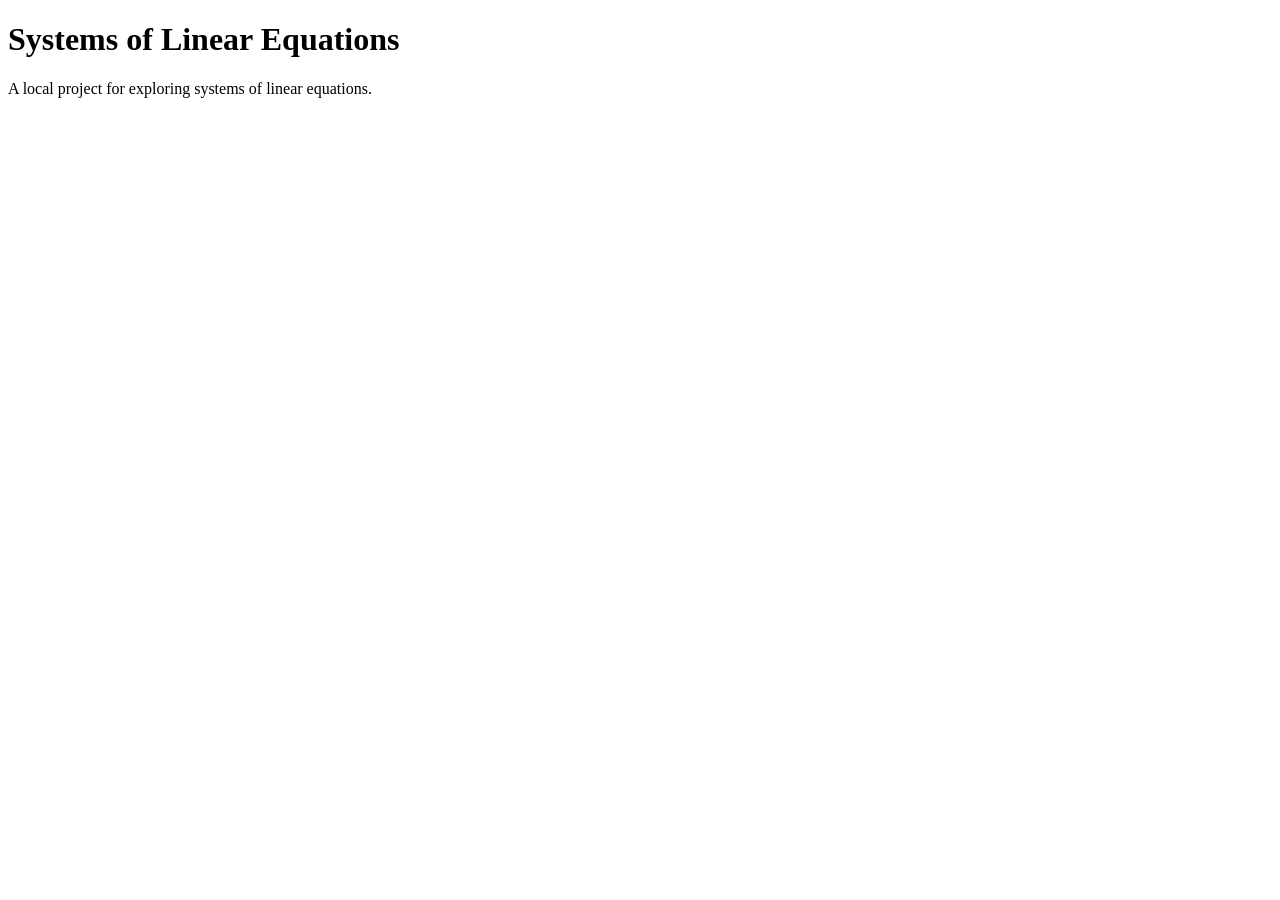
==== index.html @ 90294b30 "Initial project setup" ====
<!doctype html>
<html lang="en">
  <head>
    <meta charset="utf-8" />
    <meta name="viewport" content="width=device-width, initial-scale=1" />
    <title>Systems of Linear Equations</title>
  </head>
  <body>
    <main>
      <h1>Systems of Linear Equations</h1>
      <p>A local project for exploring systems of linear equations.</p>
    </main>
  </body>
</html>
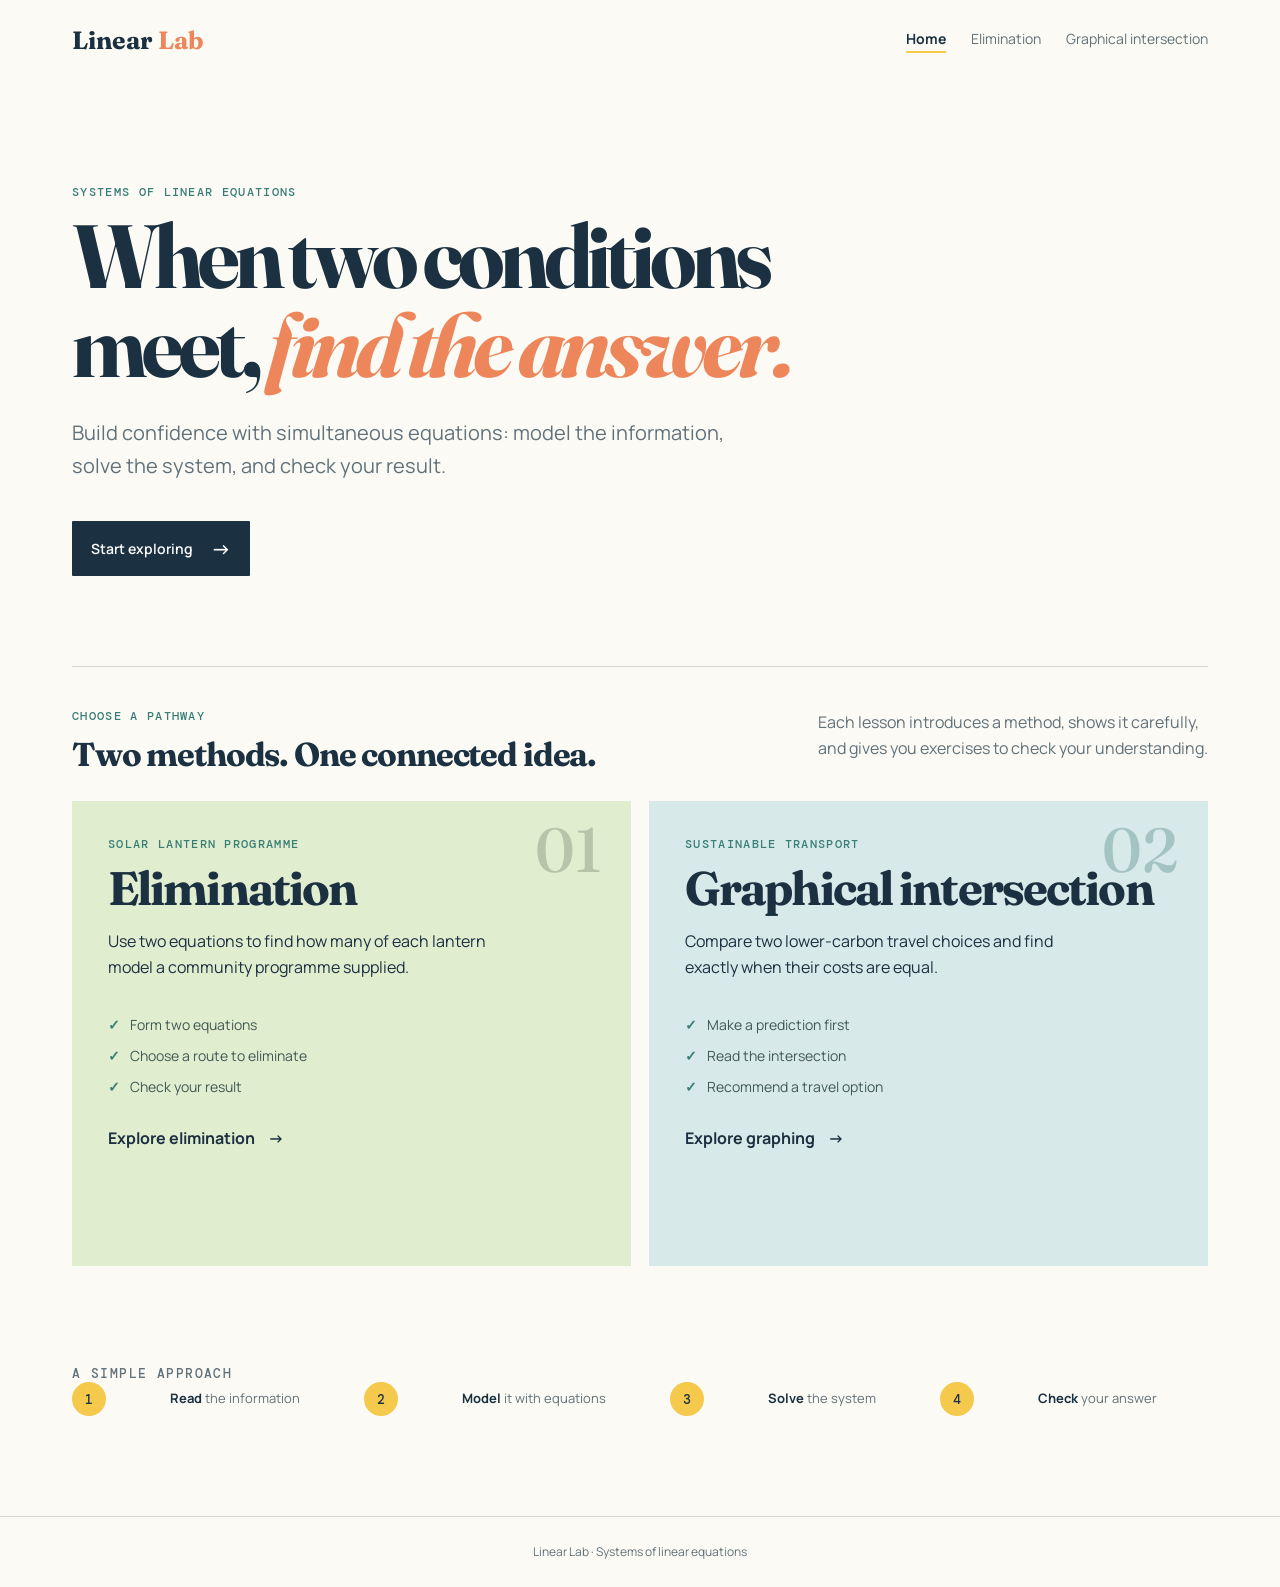
==== commit 085cdb52: "Build simultaneous equations learning site" ====
--- a/index.html
+++ b/index.html
@@ -3,12 +3,31 @@
   <head>
     <meta charset="utf-8" />
     <meta name="viewport" content="width=device-width, initial-scale=1" />
-    <title>Systems of Linear Equations</title>
+    <title>Systems of Linear Equations | Linear Lab</title>
+    <link rel="stylesheet" href="styles.css" />
   </head>
   <body>
+    <header class="site-header">
+      <a class="brand" href="index.html">Linear <span>Lab</span></a>
+      <nav aria-label="Primary navigation"><a class="active" href="index.html">Home</a><a href="elimination.html">Elimination</a><a href="graphical-intersection.html">Graphical intersection</a></nav>
+    </header>
     <main>
-      <h1>Systems of Linear Equations</h1>
-      <p>A local project for exploring systems of linear equations.</p>
+      <section class="hero">
+        <p class="eyebrow">Systems of linear equations</p>
+        <h1>When two conditions meet, <em>find the answer.</em></h1>
+        <p class="lead">Build confidence with simultaneous equations: model the information, solve the system, and check your result.</p>
+        <a class="button" href="elimination.html">Start exploring <span>→</span></a>
+      </section>
+      <section class="method-intro" aria-labelledby="choose-method">
+        <div><p class="eyebrow">Choose a pathway</p><h2 id="choose-method">Two methods. One connected idea.</h2></div>
+        <p>Each lesson introduces a method, shows it carefully, and gives you exercises to check your understanding.</p>
+      </section>
+      <section class="pathways">
+        <article class="pathway solar"><div class="pathway-number">01</div><p class="tag">Solar lantern programme</p><h3>Elimination</h3><p>Use two equations to find how many of each lantern model a community programme supplied.</p><ul><li>Form two equations</li><li>Choose a route to eliminate</li><li>Check your result</li></ul><a href="elimination.html">Explore elimination <span>→</span></a></article>
+        <article class="pathway transport"><div class="pathway-number">02</div><p class="tag">Sustainable transport</p><h3>Graphical intersection</h3><p>Compare two lower-carbon travel choices and find exactly when their costs are equal.</p><ul><li>Make a prediction first</li><li>Read the intersection</li><li>Recommend a travel option</li></ul><a href="graphical-intersection.html">Explore graphing <span>→</span></a></article>
+      </section>
+      <section class="learning-cycle"><p class="eyebrow">A simple approach</p><div><span>1</span><p><strong>Read</strong> the information</p><span>2</span><p><strong>Model</strong> it with equations</p><span>3</span><p><strong>Solve</strong> the system</p><span>4</span><p><strong>Check</strong> your answer</p></div></section>
     </main>
+    <footer>Linear Lab · Systems of linear equations</footer>
   </body>
 </html>
--- a/styles.css
+++ b/styles.css
@@ -0,0 +1,6 @@
+@import url('https://fonts.googleapis.com/css2?family=DM+Mono:wght@400;500&family=Fraunces:opsz,wght@9..144,600;9..144,700&family=Manrope:wght@400;500;600;700&display=swap');
+:root{--ink:#1b3040;--muted:#61717a;--paper:#fbfaf4;--cream:#f2eddc;--yellow:#f5c94c;--orange:#ed875b;--blue:#417b9a;--teal:#397e76;--line:#d8d8cd;--mono:'DM Mono',monospace;--serif:Fraunces,Georgia,serif;--sans:Manrope,Arial,sans-serif}*{box-sizing:border-box}body{margin:0;background:var(--paper);color:var(--ink);font:16px/1.65 var(--sans)}.site-header{max-width:1200px;margin:auto;padding:25px 32px;display:flex;align-items:center;justify-content:space-between}.brand{color:var(--ink);font:700 25px var(--serif);text-decoration:none}.brand span{color:var(--orange)}nav{display:flex;gap:25px}nav a{color:var(--muted);font-size:14px;text-decoration:none}nav a.active,nav a:hover{color:var(--ink);font-weight:700;border-bottom:2px solid var(--yellow)}main{max-width:1200px;margin:auto;padding:0 32px}.hero{padding:105px 0 90px;max-width:840px}.eyebrow,.tag{margin:0 0 13px;color:var(--teal);font:500 12px/1.2 var(--mono);letter-spacing:.11em;text-transform:uppercase}.hero h1,.lesson-hero h1{font:700 clamp(3rem,7vw,6.4rem)/.99 var(--serif);letter-spacing:-.055em;margin:0 0 26px}.hero h1 em{color:var(--orange);font-style:italic}.lead{color:var(--muted);font-size:20px;max-width:670px}.button{display:inline-flex;align-items:center;gap:18px;margin-top:19px;padding:14px 19px;background:var(--ink);border:0;border-radius:1px;color:#fff;font:600 14px var(--sans);text-decoration:none;cursor:pointer}.button:hover{background:var(--teal)}.button span{font-size:20px}.method-intro{border-top:1px solid var(--line);padding:42px 0 28px;display:flex;justify-content:space-between;gap:40px}.method-intro h2,.challenge h2,.panel h2,.worked h2,.graph-section h2,.practice h2,.reflection h2{font:700 33px/1.13 var(--serif);letter-spacing:-.035em;margin:0}.method-intro>p{max-width:390px;color:var(--muted);margin:0}.pathways{display:grid;grid-template-columns:1fr 1fr;gap:18px}.pathway{min-height:465px;padding:36px;position:relative}.solar{background:#e1edcf}.transport{background:#d7e9e8}.pathway-number{position:absolute;right:30px;top:18px;color:#697c64;font:500 62px/1 var(--serif);opacity:.35}.transport .pathway-number{color:#46817f}.pathway h3{font:700 47px/1 var(--serif);letter-spacing:-.04em;margin:4px 0 15px}.pathway p:not(.tag){max-width:420px}.pathway ul{padding:12px 0 9px;list-style:none;color:#405a55;font-size:14px}.pathway li{padding:4px 0}.pathway li:before{content:'✓';margin-right:10px;color:var(--teal);font-weight:700}.pathway a{color:var(--ink);font-weight:700;text-decoration:none}.pathway a span{padding-left:10px}.learning-cycle{padding:100px 0}.learning-cycle>div{display:grid;grid-template-columns:repeat(8,auto);align-items:center;gap:13px}.learning-cycle span{display:grid;place-items:center;width:34px;height:34px;border-radius:50%;background:var(--yellow);font:500 13px var(--mono)}.learning-cycle p{margin:0;font-size:13px;color:var(--muted)}.learning-cycle strong{color:var(--ink)}footer{border-top:1px solid var(--line);padding:25px 32px;color:var(--muted);font-size:12px;text-align:center}.lesson{padding-bottom:85px}.back{display:inline-block;margin:25px 0 42px;color:var(--muted);font-size:14px;text-decoration:none}.lesson-hero{min-height:300px;padding:48px 55px;display:flex;align-items:center;justify-content:space-between;overflow:hidden}.lesson-hero h1{font-size:clamp(3.4rem,7vw,5.9rem)}.lesson-hero p:not(.eyebrow){max-width:560px;font-size:18px}.solar-hero{background:#e1edcf}.transport-hero{background:#d7e9e8}.sun-art,.transport-art{font:170px/1 var(--serif);color:#efb936;opacity:.8}.transport-art{color:#468d89;transform:rotate(-11deg)}.challenge{display:grid;grid-template-columns:190px 1fr;gap:42px;padding:52px 6px;border-bottom:1px solid var(--line)}.step-label{font:500 12px var(--mono);text-transform:uppercase;letter-spacing:.1em;color:var(--orange)}.challenge p{max-width:725px}.question{font-weight:700;color:var(--teal)}.two-col{display:grid;grid-template-columns:1.2fr .8fr;gap:18px;padding:55px 0}.panel{padding:35px;background:#f1eee2}.panel.warm{background:#f7e3c0}.equations{margin:22px 0;padding:15px 19px;border-left:3px solid var(--teal);background:#fffdf6;font:500 19px/1.8 var(--mono)}.equations p{margin:0}.equations small{display:block;font:12px var(--sans);color:var(--muted)}.text-button{border:0;background:none;padding:0;color:var(--teal);font:700 14px var(--sans);cursor:pointer}.reveal{display:none;margin:16px 0 0;padding:12px;background:#e4f1e7;font-size:14px}.reveal.show{display:block}.choice-row{display:flex;flex-wrap:wrap;gap:8px;margin-top:22px}.choice-row button,.toggle-row label{border:1px solid #bdc8bd;background:#fffdf7;color:var(--ink);padding:10px 12px;font:600 13px var(--sans);cursor:pointer}.choice-row button.selected{background:var(--teal);border-color:var(--teal);color:#fff}.feedback{min-height:25px;margin:13px 0 0;font-size:14px;font-weight:600}.success{color:#247065}.retry{color:#a34a31}.worked{padding:26px 0 62px}.worked-steps{display:grid;grid-template-columns:repeat(3,1fr);gap:1px;margin-top:27px;background:var(--line)}.worked-steps article{padding:27px;background:var(--paper)}.worked-steps span{font:500 13px var(--mono);color:var(--orange)}.worked-steps h3{font:700 21px var(--serif);margin:14px 0 6px}.worked-steps p{font-size:14px;color:var(--muted)}code{display:block;margin-top:17px;color:var(--teal);font:500 14px var(--mono)}.practice{display:grid;grid-template-columns:1fr 1fr;gap:55px;padding:42px;background:var(--ink);color:#fff}.practice .eyebrow{color:var(--yellow)}.practice p{color:#d5e0e1}.answer-form{display:grid;grid-template-columns:1fr 1fr;gap:12px;align-content:start}.answer-form label{font-size:13px}.answer-form input,textarea{display:block;width:100%;margin-top:5px;padding:11px;border:1px solid #adc0c1;background:#fbfaf4;color:var(--ink);font:16px var(--sans)}.answer-form .button{margin:10px 0 0;background:var(--yellow);color:var(--ink)}.answer-form .feedback{grid-column:1/-1;color:#fff}.reflection{padding:72px 15%;text-align:center}.reflection h2{margin-bottom:15px}.reflection textarea{min-height:100px;margin:28px auto 0;max-width:700px;resize:vertical}.graph-section{padding:38px 0 62px}.toggle-row{display:flex;gap:9px;flex-wrap:wrap;margin:23px 0}.toggle-row label{font-size:13px;cursor:pointer}.toggle-row input{accent-color:var(--teal)}.graph-wrap{padding:16px;background:#eef1e8;border:1px solid var(--line)}#cost-graph{display:block;width:100%;height:auto;background:#fffdf8}.axis{stroke:#1b3040;stroke-width:2}.grid{stroke:#d8d8cd;stroke-width:1}.axis-text{fill:#61717a;font:12px 'DM Mono',monospace}.line-bike{stroke:#e47750;stroke-width:4;fill:none}.line-bus{stroke:#397e76;stroke-width:4;fill:none}.point{fill:#f5c94c;stroke:#1b3040;stroke-width:2}.point-label{fill:#1b3040;font:600 14px Manrope,Arial,sans-serif}@media(max-width:720px){.site-header,main{padding-left:20px;padding-right:20px}.site-header{align-items:flex-start;gap:13px;flex-direction:column}nav{gap:14px;flex-wrap:wrap}.hero{padding:65px 0}.method-intro,.challenge,.practice{grid-template-columns:1fr;display:grid;gap:20px}.pathways,.two-col,.worked-steps{grid-template-columns:1fr}.learning-cycle>div{grid-template-columns:34px 1fr}.lesson-hero{padding:36px 26px;min-height:0}.sun-art,.transport-art{display:none}.challenge{padding:40px 0}.reflection{padding-left:0;padding-right:0}.answer-form{grid-template-columns:1fr}}
+/* Teaching and exercise enhancements */
+.worked-steps{grid-template-columns:.86fr 1.3fr .86fr}.worked-steps .addition-step{background:#fff5df}.equation-stack{display:grid;gap:4px;margin:17px 0;padding:14px;background:#fffdf6;color:var(--ink);font:500 15px/1.55 var(--mono)}.equation-stack div{display:grid;grid-template-columns:1fr 1fr 1fr}.equation-stack .sum-line{border-top:2px solid var(--ink);padding-top:5px;color:var(--teal)}.toggle-row label{display:flex;align-items:center;gap:8px}.toggle-row i{display:inline-block;width:18px;border-top:4px solid}.bike-label i{border-color:#e47750}.bus-label i{border-color:#397e76}.point-label-toggle i{border-color:var(--yellow)}.axis-title{fill:#1b3040;font:600 13px Manrope,Arial,sans-serif}.exercise{padding:72px 0 0}.exercise-heading{max-width:610px}.exercise-heading h2{font:700 38px/1.1 var(--serif);margin:0 0 12px}.exercise-heading>p:not(.eyebrow){color:var(--muted)}.exercise-card{margin-top:25px;padding:35px;background:#e1edcf}.exercise-card h3{font:700 27px/1.1 var(--serif);margin:6px 0 10px}.exercise-number{margin:0;color:var(--teal);font:500 12px var(--mono);text-transform:uppercase;letter-spacing:.1em}.mini-equation{padding:11px 14px;background:#fffdf6;color:var(--teal);font:500 14px var(--mono)}.light-form{margin-top:25px;max-width:670px}.light-form .button{background:var(--ink);color:#fff}.light-form .feedback{color:var(--ink)}@media(max-width:720px){.worked-steps{grid-template-columns:1fr}.equation-stack{font-size:13px}}
+
+.practice-zone{margin-top:10px}.practice-status{display:flex;justify-content:space-between;max-width:680px;margin-top:28px;padding:10px 14px;background:#edf3e3;color:var(--teal);font:500 13px var(--mono)}.practice-status strong{color:var(--ink);font-size:16px}.practice-zone .exercise-card{margin-top:0;border-top:4px solid var(--teal)}.practice-zone .feedback{min-height:28px}.next-button{margin:10px 0 0;padding:13px 18px;border:1px solid var(--ink);background:transparent;color:var(--ink);font:700 14px var(--sans);cursor:pointer}.next-button:hover{background:#fffdf6}@media(max-width:720px){.practice-status{gap:14px}.practice-zone .exercise-card{padding:25px 20px}}
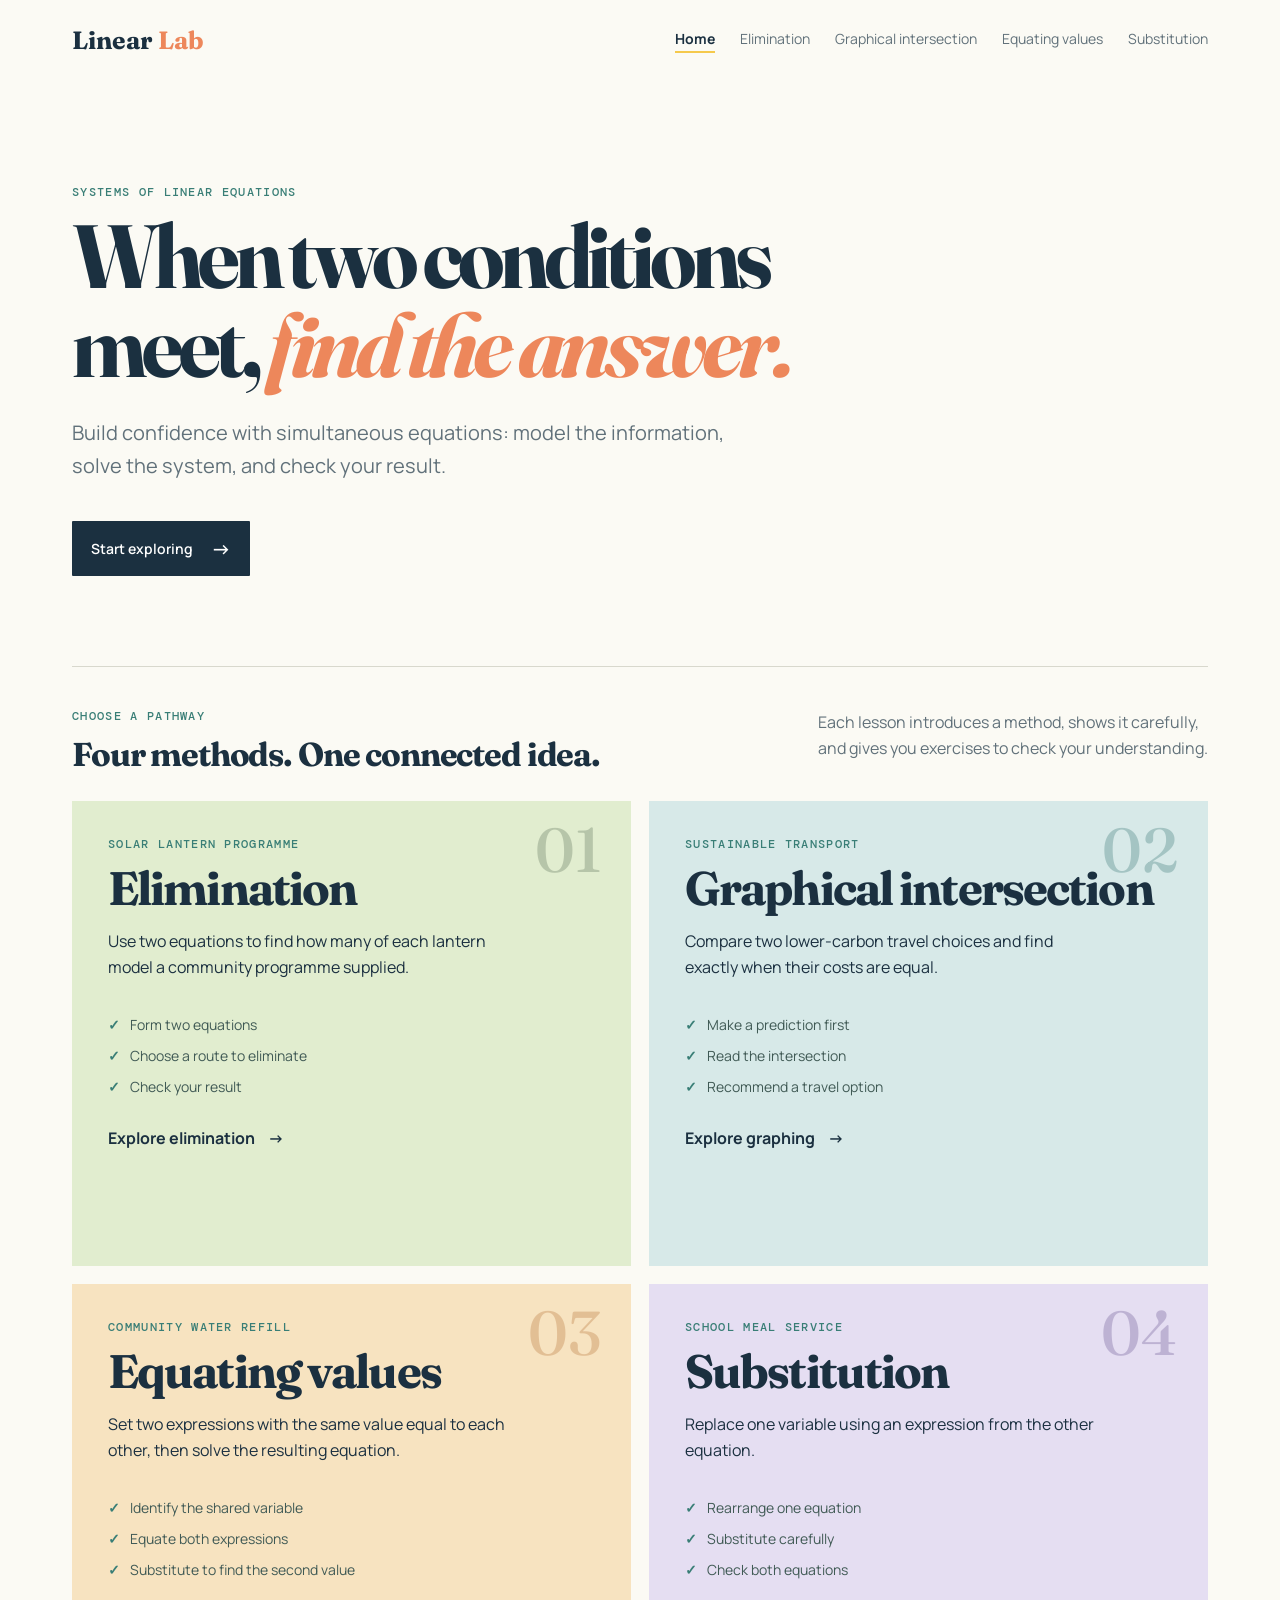
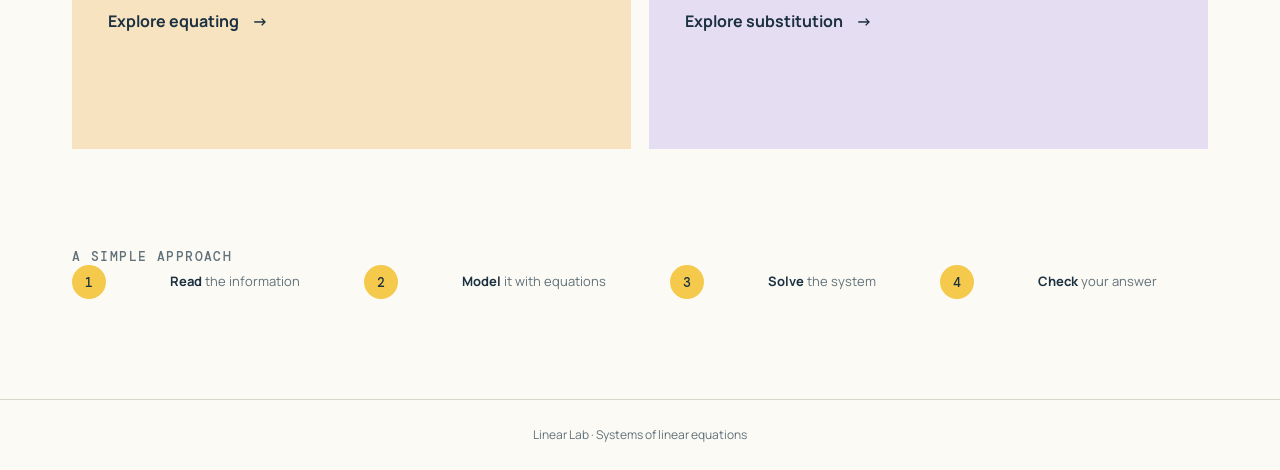
==== commit 9f4d318b: "Add equating and substitution lessons" ====
--- a/index.html
+++ b/index.html
@@ -9,7 +9,7 @@
   <body>
     <header class="site-header">
       <a class="brand" href="index.html">Linear <span>Lab</span></a>
-      <nav aria-label="Primary navigation"><a class="active" href="index.html">Home</a><a href="elimination.html">Elimination</a><a href="graphical-intersection.html">Graphical intersection</a></nav>
+      <nav aria-label="Primary navigation"><a class="active" href="index.html">Home</a><a href="elimination.html">Elimination</a><a href="graphical-intersection.html">Graphical intersection</a><a href="equating-values.html">Equating values</a><a href="substitution.html">Substitution</a></nav>
     </header>
     <main>
       <section class="hero">
@@ -19,12 +19,14 @@
         <a class="button" href="elimination.html">Start exploring <span>→</span></a>
       </section>
       <section class="method-intro" aria-labelledby="choose-method">
-        <div><p class="eyebrow">Choose a pathway</p><h2 id="choose-method">Two methods. One connected idea.</h2></div>
+        <div><p class="eyebrow">Choose a pathway</p><h2 id="choose-method">Four methods. One connected idea.</h2></div>
         <p>Each lesson introduces a method, shows it carefully, and gives you exercises to check your understanding.</p>
       </section>
       <section class="pathways">
         <article class="pathway solar"><div class="pathway-number">01</div><p class="tag">Solar lantern programme</p><h3>Elimination</h3><p>Use two equations to find how many of each lantern model a community programme supplied.</p><ul><li>Form two equations</li><li>Choose a route to eliminate</li><li>Check your result</li></ul><a href="elimination.html">Explore elimination <span>→</span></a></article>
         <article class="pathway transport"><div class="pathway-number">02</div><p class="tag">Sustainable transport</p><h3>Graphical intersection</h3><p>Compare two lower-carbon travel choices and find exactly when their costs are equal.</p><ul><li>Make a prediction first</li><li>Read the intersection</li><li>Recommend a travel option</li></ul><a href="graphical-intersection.html">Explore graphing <span>→</span></a></article>
+        <article class="pathway equating"><div class="pathway-number">03</div><p class="tag">Community water refill</p><h3>Equating values</h3><p>Set two expressions with the same value equal to each other, then solve the resulting equation.</p><ul><li>Identify the shared variable</li><li>Equate both expressions</li><li>Substitute to find the second value</li></ul><a href="equating-values.html">Explore equating <span>→</span></a></article>
+        <article class="pathway substitution"><div class="pathway-number">04</div><p class="tag">School meal service</p><h3>Substitution</h3><p>Replace one variable using an expression from the other equation.</p><ul><li>Rearrange one equation</li><li>Substitute carefully</li><li>Check both equations</li></ul><a href="substitution.html">Explore substitution <span>→</span></a></article>
       </section>
       <section class="learning-cycle"><p class="eyebrow">A simple approach</p><div><span>1</span><p><strong>Read</strong> the information</p><span>2</span><p><strong>Model</strong> it with equations</p><span>3</span><p><strong>Solve</strong> the system</p><span>4</span><p><strong>Check</strong> your answer</p></div></section>
     </main>
--- a/styles.css
+++ b/styles.css
@@ -4,3 +4,11 @@
 .worked-steps{grid-template-columns:.86fr 1.3fr .86fr}.worked-steps .addition-step{background:#fff5df}.equation-stack{display:grid;gap:4px;margin:17px 0;padding:14px;background:#fffdf6;color:var(--ink);font:500 15px/1.55 var(--mono)}.equation-stack div{display:grid;grid-template-columns:1fr 1fr 1fr}.equation-stack .sum-line{border-top:2px solid var(--ink);padding-top:5px;color:var(--teal)}.toggle-row label{display:flex;align-items:center;gap:8px}.toggle-row i{display:inline-block;width:18px;border-top:4px solid}.bike-label i{border-color:#e47750}.bus-label i{border-color:#397e76}.point-label-toggle i{border-color:var(--yellow)}.axis-title{fill:#1b3040;font:600 13px Manrope,Arial,sans-serif}.exercise{padding:72px 0 0}.exercise-heading{max-width:610px}.exercise-heading h2{font:700 38px/1.1 var(--serif);margin:0 0 12px}.exercise-heading>p:not(.eyebrow){color:var(--muted)}.exercise-card{margin-top:25px;padding:35px;background:#e1edcf}.exercise-card h3{font:700 27px/1.1 var(--serif);margin:6px 0 10px}.exercise-number{margin:0;color:var(--teal);font:500 12px var(--mono);text-transform:uppercase;letter-spacing:.1em}.mini-equation{padding:11px 14px;background:#fffdf6;color:var(--teal);font:500 14px var(--mono)}.light-form{margin-top:25px;max-width:670px}.light-form .button{background:var(--ink);color:#fff}.light-form .feedback{color:var(--ink)}@media(max-width:720px){.worked-steps{grid-template-columns:1fr}.equation-stack{font-size:13px}}
 
 .practice-zone{margin-top:10px}.practice-status{display:flex;justify-content:space-between;max-width:680px;margin-top:28px;padding:10px 14px;background:#edf3e3;color:var(--teal);font:500 13px var(--mono)}.practice-status strong{color:var(--ink);font-size:16px}.practice-zone .exercise-card{margin-top:0;border-top:4px solid var(--teal)}.practice-zone .feedback{min-height:28px}.next-button{margin:10px 0 0;padding:13px 18px;border:1px solid var(--ink);background:transparent;color:var(--ink);font:700 14px var(--sans);cursor:pointer}.next-button:hover{background:#fffdf6}@media(max-width:720px){.practice-status{gap:14px}.practice-zone .exercise-card{padding:25px 20px}}
+
+.equating{background:#f7e3c0}.substitution{background:#e5def2}.equating .pathway-number{color:#bd7d45}.substitution .pathway-number{color:#75639b}.equating-hero{background:#f7e3c0}.substitution-hero{background:#e5def2}.method-art{font:170px/1 var(--serif);color:#c97842;opacity:.8}.substitution-hero .method-art{color:#765f9e}@media(max-width:720px){.method-art{display:none}}
+
+/* Classroom presentation: reveal each part by scrolling downward. */
+.lesson .two-col,.lesson .worked-steps{grid-template-columns:1fr}.lesson .two-col{gap:24px}.lesson .worked-steps{gap:14px;background:transparent}.lesson .worked-steps article{border-left:5px solid var(--teal);padding:34px}.lesson .worked-steps .addition-step{border-left-color:var(--orange)}.lesson .worked-steps article+article{margin-top:0}
+
+/* Larger challenge prompt for classroom projection. */
+.lesson .challenge{display:block;margin-top:38px;padding:52px 58px;min-height:330px;background:#f5ead8;border:1px solid #e4cda9}.lesson .challenge .step-label{margin-bottom:22px}.lesson .challenge h2{font-size:clamp(2.7rem,5vw,4.5rem);line-height:1.04}.lesson .challenge p{max-width:940px;font-size:clamp(1.2rem,2vw,1.6rem);line-height:1.65}.lesson .challenge .question{margin-top:27px;font-size:clamp(1.3rem,2.2vw,1.8rem);line-height:1.4}@media(max-width:720px){.lesson .challenge{padding:34px 28px;min-height:0}.lesson .challenge h2{font-size:2.55rem}.lesson .challenge p{font-size:1.12rem}.lesson .challenge .question{font-size:1.22rem}}
